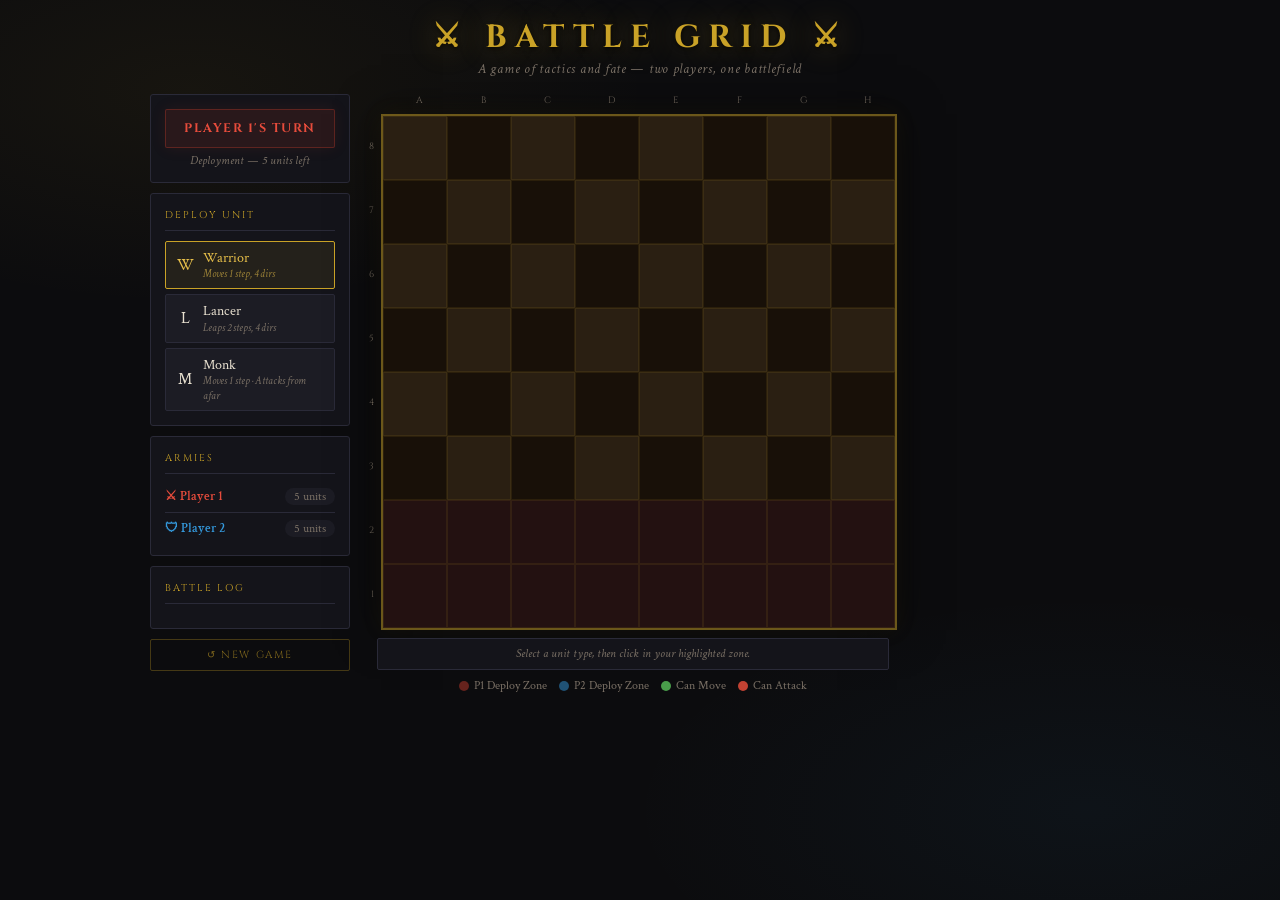
==== chess_improved.html @ 50b54b53 "begging in the attack phase" ====
<!DOCTYPE html>
<html lang="en">

<head>
  <meta charset="UTF-8">
  <meta name="viewport" content="width=device-width, initial-scale=1.0">
  <title>Battle Grid</title>
  <link
    href="https://fonts.googleapis.com/css2?family=Cinzel:wght@400;700;900&family=Crimson+Text:ital,wght@0,400;0,600;1,400&display=swap"
    rel="stylesheet">
  <style>
    :root {
      --bg: #0c0c0e;
      --surface: #14141a;
      --surface2: #1c1c24;
      --border: #2a2a38;
      --gold: #c9a227;
      --gold-light: #e8c04a;
      --p1: #c0392b;
      --p1-light: #e74c3c;
      --p2: #1a6fa0;
      --p2-light: #3498db;
      --text: #e8e0d0;
      --text-dim: #7a7065;
      --cell-light: #2a1f12;
      --cell-dark: #181008;
    }

    * {
      margin: 0;
      padding: 0;
      box-sizing: border-box;
    }

    body {
      background: var(--bg);
      color: var(--text);
      font-family: 'Crimson Text', serif;
      min-height: 100vh;
      display: flex;
      flex-direction: column;
      align-items: center;
      padding: 16px 20px 30px;
      background-image:
        radial-gradient(ellipse 60% 40% at 15% 10%, rgba(201, 162, 39, 0.06) 0%, transparent 60%),
        radial-gradient(ellipse 60% 40% at 85% 90%, rgba(52, 152, 219, 0.05) 0%, transparent 60%);
    }

    header {
      text-align: center;
      margin-bottom: 16px;
    }

    h1 {
      font-family: 'Cinzel', serif;
      font-size: 2rem;
      letter-spacing: 0.25em;
      color: var(--gold);
      text-shadow: 0 0 30px rgba(201, 162, 39, 0.4), 0 2px 4px rgba(0, 0, 0, 0.8);
      text-transform: uppercase;
    }

    .subtitle {
      color: var(--text-dim);
      font-style: italic;
      font-size: 0.9rem;
      letter-spacing: 0.05em;
    }

    /* ── Layout ── */
    .game-layout {
      display: flex;
      gap: 16px;
      align-items: flex-start;
      width: 100%;
      max-width: 980px;
    }

    .panel {
      background: var(--surface);
      border: 1px solid var(--border);
      border-radius: 3px;
      padding: 14px;
    }

    .panel-title {
      font-family: 'Cinzel', serif;
      font-size: 0.62rem;
      letter-spacing: 0.2em;
      text-transform: uppercase;
      color: var(--gold);
      border-bottom: 1px solid var(--border);
      padding-bottom: 8px;
      margin-bottom: 10px;
    }

    /* ── Sidebar ── */
    .sidebar {
      flex: 0 0 200px;
      display: flex;
      flex-direction: column;
      gap: 10px;
    }

    /* Turn panel */
    .turn-banner {
      text-align: center;
      padding: 10px 8px;
      border-radius: 2px;
      font-family: 'Cinzel', serif;
      font-size: 0.78rem;
      font-weight: 700;
      letter-spacing: 0.12em;
      text-transform: uppercase;
      transition: all 0.3s;
    }

    .turn-banner.p1 {
      background: rgba(192, 57, 43, 0.12);
      border: 1px solid rgba(192, 57, 43, 0.35);
      color: var(--p1-light);
      box-shadow: 0 0 15px rgba(192, 57, 43, 0.1);
    }

    .turn-banner.p2 {
      background: rgba(52, 152, 219, 0.12);
      border: 1px solid rgba(52, 152, 219, 0.35);
      color: var(--p2-light);
      box-shadow: 0 0 15px rgba(52, 152, 219, 0.1);
    }

    .turn-banner.over {
      background: rgba(201, 162, 39, 0.1);
      border: 1px solid rgba(201, 162, 39, 0.3);
      color: var(--gold-light);
    }

    .phase-info {
      font-size: 0.75rem;
      color: var(--text-dim);
      text-align: center;
      font-style: italic;
      margin-top: 5px;
    }

    /* Unit type buttons */
    .unit-type-btn {
      width: 100%;
      background: var(--surface2);
      border: 1px solid var(--border);
      color: var(--text);
      padding: 7px 10px;
      cursor: pointer;
      border-radius: 2px;
      font-family: 'Crimson Text', serif;
      font-size: 0.9rem;
      display: flex;
      align-items: center;
      gap: 9px;
      transition: border-color 0.15s, background 0.15s;
      margin-bottom: 5px;
    }

    .unit-type-btn:last-child {
      margin-bottom: 0;
    }

    .unit-type-btn:hover {
      border-color: rgba(201, 162, 39, 0.5);
    }

    .unit-type-btn.active {
      border-color: var(--gold);
      background: rgba(201, 162, 39, 0.09);
      color: var(--gold-light);
    }

    .unit-icon {
      font-size: 1rem;
      width: 18px;
      text-align: center;
      flex-shrink: 0;
    }

    .unit-btn-info {
      flex: 1;
      text-align: left;
    }

    .unit-btn-name {
      display: block;
      line-height: 1.2;
    }

    .unit-btn-desc {
      font-size: 0.7rem;
      color: var(--text-dim);
      font-style: italic;
      display: block;
    }

    .unit-type-btn.active .unit-btn-desc {
      color: rgba(232, 192, 74, 0.6);
    }

    /* Army stats */
    .army-row {
      display: flex;
      justify-content: space-between;
      align-items: center;
      font-size: 0.88rem;
      padding: 4px 0;
    }

    .army-row+.army-row {
      border-top: 1px solid var(--border);
      padding-top: 7px;
      margin-top: 3px;
    }

    .army-name {
      font-weight: 600;
      font-size: 0.82rem;
    }

    .army-name.p1 {
      color: var(--p1-light);
    }

    .army-name.p2 {
      color: var(--p2-light);
    }

    .army-units {
      background: var(--surface2);
      padding: 1px 9px;
      border-radius: 10px;
      font-size: 0.75rem;
      color: var(--text-dim);
    }

    /* Log */
    #log-wrap {
      max-height: 145px;
      overflow-y: auto;
      display: flex;
      flex-direction: column;
      gap: 3px;
      scrollbar-width: thin;
      scrollbar-color: var(--border) transparent;
    }

    .log-entry {
      font-size: 0.78rem;
      line-height: 1.45;
      padding: 2px 0;
      border-bottom: 1px solid rgba(255, 255, 255, 0.03);
      color: var(--text-dim);
    }

    .log-entry:first-child {
      color: var(--text);
    }

    #restart-btn {
      width: 100%;
      background: transparent;
      border: 1px solid rgba(201, 162, 39, 0.3);
      color: rgba(201, 162, 39, 0.6);
      padding: 8px;
      font-family: 'Cinzel', serif;
      font-size: 0.65rem;
      letter-spacing: 0.15em;
      cursor: pointer;
      border-radius: 2px;
      text-transform: uppercase;
      transition: all 0.15s;
    }

    #restart-btn:hover {
      border-color: var(--gold);
      color: var(--gold);
      background: rgba(201, 162, 39, 0.06);
    }

    /* ── Board ── */
    #board-wrap {
      flex: 0 0 auto;
      display: flex;
      flex-direction: column;
      align-items: center;
      gap: 8px;
    }

    .coord-row {
      display: flex;
      padding-left: 22px;
      font-family: 'Cinzel', serif;
      font-size: 0.58rem;
      color: var(--text-dim);
      letter-spacing: 0.05em;
    }

    .coord-row span {
      width: 64px;
      text-align: center;
    }

    .board-outer {
      display: flex;
      gap: 0;
    }

    .row-coords {
      display: flex;
      flex-direction: column;
      font-family: 'Cinzel', serif;
      font-size: 0.58rem;
      color: var(--text-dim);
      margin-right: 4px;
    }

    .row-coords span {
      height: 64px;
      display: flex;
      align-items: center;
      justify-content: flex-end;
      padding-right: 3px;
    }

    #board {
      display: grid;
      grid-template-columns: repeat(8, 64px);
      grid-template-rows: repeat(8, 64px);
      border: 2px solid rgba(201, 162, 39, 0.5);
      box-shadow: 0 0 40px rgba(0, 0, 0, 0.6), 0 0 20px rgba(201, 162, 39, 0.08);
    }

    .cell {
      width: 64px;
      height: 64px;
      border: 1px solid rgba(201, 162, 39, 0.1);
      display: flex;
      flex-wrap: wrap;
      align-items: center;
      justify-content: center;
      cursor: pointer;
      position: relative;
      gap: 2px;
      padding: 3px;
      transition: filter 0.1s;
    }

    .cell.light {
      background: var(--cell-light);
    }

    .cell.dark {
      background: var(--cell-dark);
    }

    .cell.zone-p1 {
      background: rgba(192, 57, 43, 0.13) !important;
    }

    .cell.zone-p2 {
      background: rgba(52, 152, 219, 0.13) !important;
    }

    .cell.sel-cell {
      background: rgba(255, 200, 0, 0.22) !important;
      box-shadow: inset 0 0 14px rgba(255, 200, 0, 0.2);
    }

    .cell.can-move {
      background: rgba(80, 200, 100, 0.2) !important;
      box-shadow: inset 0 0 10px rgba(80, 200, 100, 0.15);
    }

    .cell.can-attack {
      background: rgba(220, 50, 50, 0.25) !important;
      box-shadow: inset 0 0 12px rgba(220, 50, 50, 0.2);
    }

    .cell.can-ranged {
      background: rgba(180, 80, 220, 0.28) !important;
      box-shadow: inset 0 0 14px rgba(180, 80, 220, 0.25);
    }

    .cell:hover {
      filter: brightness(1.25);
    }

    /* Corner dots for valid moves */
    .cell.can-move::before,
    .cell.can-attack::before {
      content: '';
      position: absolute;
      inset: 0;
      pointer-events: none;
    }

    .cell.can-move::after {
      content: '';
      position: absolute;
      width: 10px;
      height: 10px;
      border-radius: 50%;
      background: rgba(100, 220, 100, 0.7);
      box-shadow: 0 0 6px rgba(100, 220, 100, 0.5);
      pointer-events: none;
    }

    .cell.can-attack::after {
      content: '';
      position: absolute;
      width: 10px;
      height: 10px;
      border-radius: 50%;
      background: rgba(240, 80, 60, 0.8);
      box-shadow: 0 0 8px rgba(240, 80, 60, 0.5);
      pointer-events: none;
    }

    .cell.can-ranged::after {
      content: '';
      position: absolute;
      width: 10px;
      height: 10px;
      border-radius: 50%;
      background: rgba(180, 80, 220, 0.9);
      box-shadow: 0 0 10px rgba(180, 80, 220, 0.6);
      pointer-events: none;
    }

    /* Unit tokens */
    .unit-token {
      width: 22px;
      height: 22px;
      border-radius: 50%;
      display: flex;
      align-items: center;
      justify-content: center;
      font-size: 10px;
      font-weight: 700;
      font-family: 'Cinzel', serif;
      border: 1.5px solid;
      cursor: pointer;
      transition: transform 0.12s, box-shadow 0.12s;
      flex-shrink: 0;
      position: relative;
      z-index: 2;
      user-select: none;
    }

    .unit-token:hover {
      transform: scale(1.18);
      z-index: 10;
    }

    .unit-token.p1 {
      background: rgba(192, 57, 43, 0.85);
      border-color: #e74c3c;
      color: #fff;
      box-shadow: 0 0 7px rgba(192, 57, 43, 0.5);
    }

    .unit-token.p2 {
      background: rgba(26, 111, 160, 0.85);
      border-color: #3498db;
      color: #fff;
      box-shadow: 0 0 7px rgba(52, 152, 219, 0.45);
    }

    .unit-token.selected-unit {
      box-shadow: 0 0 0 2px var(--gold), 0 0 12px rgba(255, 200, 0, 0.5);
    }

    /* ── Hint bar ── */
    #hint-bar {
      width: 100%;
      max-width: 512px;
      text-align: center;
      font-size: 0.78rem;
      color: var(--text-dim);
      font-style: italic;
      padding: 6px 10px;
      background: var(--surface);
      border: 1px solid var(--border);
      border-radius: 2px;
      min-height: 32px;
    }

    /* ── Dice Overlay ── */
    #dice-overlay {
      display: none;
      position: fixed;
      inset: 0;
      background: rgba(5, 5, 8, 0.92);
      backdrop-filter: blur(4px);
      z-index: 200;
      align-items: center;
      justify-content: center;
      flex-direction: column;
      gap: 18px;
    }

    #dice-overlay.show {
      display: flex;
    }

    .dice-title {
      font-family: 'Cinzel', serif;
      font-size: 1.1rem;
      letter-spacing: 0.25em;
      color: var(--gold);
      text-shadow: 0 0 20px rgba(201, 162, 39, 0.5);
    }

    .dice-combatants {
      font-size: 0.85rem;
      color: var(--text-dim);
      text-align: center;
      font-style: italic;
    }

    .dice-arena {
      display: flex;
      align-items: center;
      gap: 30px;
    }

    .dice-side {
      text-align: center;
    }

    .dice-player-label {
      font-family: 'Cinzel', serif;
      font-size: 0.65rem;
      letter-spacing: 0.15em;
      color: var(--text-dim);
      text-transform: uppercase;
      margin-bottom: 8px;
    }

    .dice-face {
      width: 86px;
      height: 86px;
      border-radius: 14px;
      display: flex;
      align-items: center;
      justify-content: center;
      font-family: 'Cinzel', serif;
      font-size: 2.8rem;
      font-weight: 900;
      background: var(--surface2);
      box-shadow: inset 0 2px 8px rgba(0, 0, 0, 0.5), 0 4px 15px rgba(0, 0, 0, 0.4);
    }

    .dice-face.p1 {
      border: 2px solid var(--p1-light);
      color: var(--p1-light);
    }

    .dice-face.p2 {
      border: 2px solid var(--p2-light);
      color: var(--p2-light);
    }

    @keyframes rollIn {
      0% {
        transform: rotate(-30deg) scale(0.4);
        opacity: 0;
      }

      65% {
        transform: rotate(8deg) scale(1.08);
        opacity: 1;
      }

      100% {
        transform: rotate(0deg) scale(1);
      }
    }

    .dice-face.rolling {
      animation: rollIn 0.55s cubic-bezier(.17, .67, .35, 1.2) forwards;
    }

    .dice-vs {
      font-family: 'Cinzel', serif;
      font-size: 1.4rem;
      font-weight: 900;
      color: rgba(201, 162, 39, 0.4);
    }

    .dice-verdict {
      font-family: 'Cinzel', serif;
      font-size: 1rem;
      letter-spacing: 0.05em;
      text-align: center;
      min-height: 2.2em;
    }

    #dice-continue {
      background: var(--gold);
      color: #0c0c0e;
      border: none;
      padding: 10px 36px;
      font-family: 'Cinzel', serif;
      font-size: 0.78rem;
      letter-spacing: 0.18em;
      text-transform: uppercase;
      cursor: pointer;
      border-radius: 2px;
      font-weight: 700;
      transition: background 0.15s;
    }

    #dice-continue:hover {
      background: var(--gold-light);
    }

    #dice-continue:disabled {
      opacity: 0.4;
      cursor: not-allowed;
    }

    /* Legend */
    .legend {
      display: flex;
      gap: 12px;
      flex-wrap: wrap;
      justify-content: center;
    }

    .legend-item {
      display: flex;
      align-items: center;
      gap: 5px;
      font-size: 0.72rem;
      color: var(--text-dim);
    }

    .legend-dot {
      width: 10px;
      height: 10px;
      border-radius: 50%;
    }

    .legend-dot.move {
      background: rgba(100, 220, 100, 0.7);
    }

    .legend-dot.attack {
      background: rgba(240, 80, 60, 0.8);
    }

    .legend-dot.zone1 {
      background: rgba(192, 57, 43, 0.5);
    }

    .legend-dot.zone2 {
      background: rgba(52, 152, 219, 0.5);
    }
  </style>
</head>

<body>

  <header>
    <h1>⚔ Battle Grid ⚔</h1>
    <p class="subtitle">A game of tactics and fate — two players, one battlefield</p>
  </header>

  <div class="game-layout">

    <!-- ── Left Sidebar ── -->
    <div class="sidebar">

      <div class="panel">
        <div id="turn-banner" class="turn-banner p1">Player 1's Turn</div>
        <div id="phase-info" class="phase-info">Deployment Phase</div>
      </div>

      <div class="panel" id="deploy-panel">
        <div class="panel-title">Deploy Unit</div>
        <button class="unit-type-btn active" data-type="warrior">
          <span class="unit-icon">W</span>
          <span class="unit-btn-info">
            <span class="unit-btn-name">Warrior</span>
            <span class="unit-btn-desc">Moves 1 step, 4 dirs</span>
          </span>
        </button>
        <button class="unit-type-btn" data-type="lancer">
          <span class="unit-icon">L</span>
          <span class="unit-btn-info">
            <span class="unit-btn-name">Lancer</span>
            <span class="unit-btn-desc">Leaps 2 steps, 4 dirs</span>
          </span>
        </button>
        <button class="unit-type-btn" data-type="monk">
          <span class="unit-icon">M</span>
          <span class="unit-btn-info">
            <span class="unit-btn-name">Monk</span>
            <span class="unit-btn-desc">Moves 1 step · Attacks from afar</span>
          </span>
        </button>
      </div>

      <div class="panel">
        <div class="panel-title">Armies</div>
        <div class="army-row">
          <span class="army-name p1">⚔ Player 1</span>
          <span class="army-units" id="p1-count">5 units</span>
        </div>
        <div class="army-row">
          <span class="army-name p2">🛡 Player 2</span>
          <span class="army-units" id="p2-count">5 units</span>
        </div>
      </div>

      <div class="panel" style="flex:1;">
        <div class="panel-title">Battle Log</div>
        <div id="log-wrap"></div>
      </div>

      <button id="restart-btn">↺ New Game</button>

    </div>

    <!-- ── Board ── -->
    <div id="board-wrap">
      <div class="coord-row">
        <span>A</span><span>B</span><span>C</span><span>D</span>
        <span>E</span><span>F</span><span>G</span><span>H</span>
      </div>
      <div class="board-outer">
        <div class="row-coords">
          <span>8</span><span>7</span><span>6</span><span>5</span>
          <span>4</span><span>3</span><span>2</span><span>1</span>
        </div>
        <div id="board"></div>
      </div>
      <div id="hint-bar">Select a unit type, then click a highlighted cell to deploy.</div>
      <div class="legend">
        <div class="legend-item">
          <div class="legend-dot zone1"></div> P1 Deploy Zone
        </div>
        <div class="legend-item">
          <div class="legend-dot zone2"></div> P2 Deploy Zone
        </div>
        <div class="legend-item">
          <div class="legend-dot move"></div> Can Move
        </div>
        <div class="legend-item">
          <div class="legend-dot attack"></div> Can Attack
        </div>
      </div>
    </div>

  </div>

  <!-- ── Dice Overlay ── -->
  <div id="dice-overlay">
    <div class="dice-title">⚔ COMBAT ⚔</div>
    <div class="dice-combatants" id="dice-info"></div>
    <div class="dice-arena">
      <div class="dice-side">
        <div class="dice-player-label" id="dice-p1-label">Attacker</div>
        <div class="dice-face p1" id="dice-face-1">?</div>
      </div>
      <div class="dice-vs">VS</div>
      <div class="dice-side">
        <div class="dice-player-label" id="dice-p2-label">Defender</div>
        <div class="dice-face p2" id="dice-face-2">?</div>
      </div>
    </div>
    <div class="dice-verdict" id="dice-verdict"></div>
    <button id="dice-continue" onclick="advanceCombat()" disabled>Continue</button>
  </div>

  <script>
    /* ============================================================
       OOP Classes
       ============================================================ */

    class Unit {
      constructor(type, player, id) {
        this.type = type;
        this.player = player;
        this.id = id;
        this.row = null;
        this.col = null;
      }
      getValidMoves() { return []; }
      getName() { return 'Unit'; }
      getLabel() { return '?'; }
    }

    class Warrior extends Unit {
      constructor(player, id) { super('warrior', player, id); }
      getValidMoves() {
        const moves = [];
        for (const [dr, dc] of [[-1, 0], [1, 0], [0, -1], [0, 1]]) {
          const nr = this.row + dr, nc = this.col + dc;
          if (nr >= 0 && nr < 8 && nc >= 0 && nc < 8) moves.push([nr, nc]);
        }
        return moves;
      }
      getName() { return 'Warrior'; }
      getLabel() { return 'W'; }
    }

    class Lancer extends Unit {
      constructor(player, id) { super('lancer', player, id); }
      getValidMoves() {
        const moves = [];
        for (const [dr, dc] of [[-1, 0], [1, 0], [0, -1], [0, 1]]) {
          for (let step = 1; step <= 2; step++) {
            const nr = this.row + dr * step;
            const nc = this.col + dc * step;
            if (nr < 0 || nr >= 8 || nc < 0 || nc >= 8) break;
            moves.push([nr, nc]);
          }
        }
        return moves;
      }
      getName() { return 'Lancer'; }
      getLabel() { return 'L'; }
    }

    class Monk extends Unit {
      constructor(player, id) { super('monk', player, id); }
      // Move like warrior: 1 step in 4 cardinal directions
      getValidMoves() {
        const moves = [];
        for (const [dr, dc] of [[-1, 0], [1, 0], [0, -1], [0, 1]]) {
          const nr = this.row + dr, nc = this.col + dc;
          if (nr >= 0 && nr < 8 && nc >= 0 && nc < 8) moves.push([nr, nc]);
        }
        return moves;
      }
      // Ranged attack: target any enemy cell beyond adjacent squares
      getRangedAttacks(board) {
        const adjSet = new Set(this.getValidMoves().map(([r, c]) => `${r},${c}`));
        const attacks = [];
        for (let r = 0; r < 8; r++) {
          for (let c = 0; c < 8; c++) {
            const key = `${r},${c}`;
            if (key === `${this.row},${this.col}`) continue;
            if (adjSet.has(key)) continue; // adjacent handled by normal moves
            if (board.sq(r, c).hasEnemy(this.player)) attacks.push([r, c]);
          }
        }
        return attacks;
      }
      getName() { return 'Monk'; }
      getLabel() { return 'M'; }
    }

    class GridSquare {
      constructor(row, col) {
        this.row = row;
        this.col = col;
        this.units = [];
      }
      addUnit(unit) {
        this.units.push(unit);
        unit.row = this.row;
        unit.col = this.col;
      }
      removeUnit(id) {
        this.units = this.units.filter(u => u.id !== id);
      }
      unitsOf(player) { return this.units.filter(u => u.player === player); }
      enemiesOf(player) { return this.units.filter(u => u.player !== player); }
      hasEnemy(player) { return this.units.some(u => u.player !== player); }
    }

    class Board {
      constructor() {
        this.grid = Array.from({ length: 8 }, (_, r) =>
          Array.from({ length: 8 }, (_, c) => new GridSquare(r, c)));
      }
      sq(r, c) { return this.grid[r][c]; }
      place(unit, r, c) { this.grid[r][c].addUnit(unit); }
      move(unit, toR, toC) {
        this.grid[unit.row][unit.col].removeUnit(unit.id);
        this.grid[toR][toC].addUnit(unit);
      }
    }

    class Player {
      constructor(id) {
        this.id = id;
        this.name = `Player ${id}`;
        this.units = [];
        this.unitsPlaced = 0;
      }
      deployRows() { return this.id === 1 ? [6, 7] : [0, 1]; }
      addUnit(unit) { this.units.push(unit); }
      killUnit(id) { this.units = this.units.filter(u => u.id !== id); }
      get unitCount() { return this.units.length; }
      get canStillPlace() { return this.unitsPlaced < 5; }
    }

    class Game {
      constructor() { this._init(); }

      _init() {
        this.board = new Board();
        this.p = [new Player(1), new Player(2)];
        this.state = 'PLACE_1';   // PLACE_1 | PLACE_2 | BATTLE_1 | BATTLE_2 | OVER
        this.selectedUnit = null;
        this.validMoves = [];
        this.uidSeq = 0;
        this.chosenType = 'warrior';
        this.log = [];
        this.validRangedAttacks = [];
      }

      reset() { this._init(); }

      player(id) { return this.p[id - 1]; }

      currentPlayerId() {
        if (this.state === 'PLACE_1' || this.state === 'BATTLE_1') return 1;
        if (this.state === 'PLACE_2' || this.state === 'BATTLE_2') return 2;
        return null;
      }

      isPlacing() { return this.state.startsWith('PLACE'); }
      isBattling() { return this.state.startsWith('BATTLE'); }

      _mkUnit(type, pid) {
        this.uidSeq++;
        switch (type) {
          case 'warrior': return new Warrior(pid, this.uidSeq);
          case 'lancer': return new Lancer(pid, this.uidSeq);
          case 'monk': return new Monk(pid, this.uidSeq);
        }
      }

      /* ── Placement ── */
      tryPlace(r, c) {
        const pid = this.currentPlayerId();
        const pl = this.player(pid);
        if (!pl.deployRows().includes(r) || !pl.canStillPlace) return false;

        const unit = this._mkUnit(this.chosenType, pid);
        this.board.place(unit, r, c);
        pl.addUnit(unit);
        pl.unitsPlaced++;

        this.addLog(`${pl.name} deploys ${unit.getName()} → ${coord(r, c)}`);

        if (pl.unitsPlaced === 5) {
          if (pid === 1) {
            this.state = 'PLACE_2';
            this.addLog("Player 2: deploy your units in the blue zone.");
          } else {
            //lina nzid de w nbadel state
            this.state = 'BATTLE_1';
            this.addLog(`⚔ Battle begins! Player ${pid} moves first.`);
          }
        }
        return true;//3lch return true
      }

      /* ── Selection ── */
      selectUnit(unit) {
        if (unit.player !== this.currentPlayerId()) return false;
        this.selectedUnit = unit;
        this.validMoves = unit.getValidMoves();
        this.validRangedAttacks = unit.getRangedAttacks ? unit.getRangedAttacks(this.board) : [];
        return true;
      }

      clearSel() { this.selectedUnit = null; this.validMoves = []; this.validRangedAttacks = []; }

      /* ── Move / Attack ── */
      tryMove(r, c) {
        if (!this.selectedUnit) return null;
        const ok = this.validMoves.some(([mr, mc]) => mr === r && mc === c);
        const rangedOk = this.validRangedAttacks.some(([mr, mc]) => mr === r && mc === c);
        if (!ok && !rangedOk) return null;

        const attacker = this.selectedUnit;
        const sq = this.board.sq(r, c);
        const isRanged = rangedOk && !ok;
        this.clearSel();

        if (sq.hasEnemy(attacker.player)) {
          return { kind: 'combat', attacker, sq, toR: r, toC: c, ranged: isRanged };
        }
        this.board.move(attacker, r, c);
        this.addLog(`${this.player(attacker.player).name}'s ${attacker.getName()} → ${coord(r, c)}`);
        this._nextTurn();
        return { kind: 'move' };
      }

      /* ── Combat resolution (called after dice UI) ── */
      applyResults(attacker, sq, toR, toC, results, ranged = false) {
        let allDead = true;
        for (const res of results) {
          if (res.atkWins) {
            sq.removeUnit(res.defender.id);
            this.player(res.defender.player).killUnit(res.defender.id);
          } else {
            allDead = false;
          }
        }
        if (allDead && !ranged) {
          this.board.move(attacker, toR, toC);
          this.addLog(`${this.player(attacker.player).name}'s ${attacker.getName()} captured ${coord(toR, toC)}!`);
        } else if (allDead && ranged) {
          this.board.move(attacker, toR, toC);
          this.addLog(`${this.player(attacker.player).name}'s ${attacker.getName()} strikes from afar and takes ${coord(toR, toC)}!`);
        } else {
          this.addLog(`Some defenders held. ${attacker.getName()} is repelled.`);
        }
        if (!this._checkWin()) this._nextTurn();
      }

      _checkWin() {
        for (const pl of this.p) {
          if (pl.unitCount === 0) {
            const winner = this.p.find(p => p.id !== pl.id);
            this.state = 'OVER';
            this.addLog(`🏆 ${winner.name} is victorious!`);
            return true;
          }
        }
        return false;
      }

      _nextTurn() {
        if (this.state === 'BATTLE_1') this.state = 'BATTLE_2';
        else if (this.state === 'BATTLE_2') this.state = 'BATTLE_1';
      }

      addLog(msg) {
        this.log.unshift(msg);
        if (this.log.length > 40) this.log.pop();
      }
    }

    /* ============================================================
       Utility
       ============================================================ */
    function coord(r, c) { return String.fromCharCode(65 + c) + (8 - r); }
    function d6() { return Math.floor(Math.random() * 6) + 1; }

    /* ============================================================
       Game instance & combat queue
       ============================================================ */
    const game = new Game();

    let combatQueue = [];   // Array of { attacker, defender, sq, toR, toC, aRoll, dRoll, atkWins }
    let combatIdx = 0;

    /* ============================================================
       Render
       ============================================================ */
    function renderBoard() {
      const boardEl = document.getElementById('board');
      boardEl.innerHTML = '';

      const pid = game.currentPlayerId();
      const selUnit = game.selectedUnit;
      const moveSet = new Set(game.validMoves.map(([r, c]) => `${r},${c}`));
      const rangedSet = new Set(game.validRangedAttacks.map(([r, c]) => `${r},${c}`));

      for (let r = 0; r < 8; r++) {
        for (let c = 0; c < 8; c++) {
          const cell = document.createElement('div');
          cell.className = `cell ${(r + c) % 2 === 0 ? 'light' : 'dark'}`;

          // Deployment zones
          if (game.isPlacing()) {
            const rows = game.player(pid).deployRows();
            if (rows.includes(r)) cell.classList.add(pid === 1 ? 'zone-p1' : 'zone-p2');
          }

          // Selected cell
          if (selUnit && selUnit.row === r && selUnit.col === c)
            cell.classList.add('sel-cell');

          // Valid moves / attacks
          if (moveSet.has(`${r},${c}`)) {
            const sq = game.board.sq(r, c);
            cell.classList.add(sq.hasEnemy(pid) ? 'can-attack' : 'can-move');
          }
          // Ranged attacks (monk): highlight enemy squares at distance
          if (rangedSet.has(`${r},${c}`)) {
            cell.classList.add('can-ranged');
          }

          cell.addEventListener('click', () => onCellClick(r, c));

          // Units
          const sq = game.board.sq(r, c);
          for (const unit of sq.units) {
            const tok = document.createElement('div');
            tok.className = `unit-token p${unit.player}`;
            if (selUnit && selUnit.id === unit.id) tok.classList.add('selected-unit');
            tok.textContent = unit.getLabel();
            tok.addEventListener('click', e => { e.stopPropagation(); onUnitClick(unit); });
            cell.appendChild(tok);
          }

          boardEl.appendChild(cell);
        }
      }
    }

    function renderUI() {
      const pid = game.currentPlayerId();
      const banner = document.getElementById('turn-banner');
      const phInfo = document.getElementById('phase-info');
      const hint = document.getElementById('hint-bar');
      const deploy = document.getElementById('deploy-panel');

      // Banner
      if (game.state === 'OVER') {
        banner.textContent = '🏆 Game Over';
        banner.className = 'turn-banner over';
        phInfo.textContent = '';
        hint.textContent = 'Start a new game below.';
      } else {
        banner.textContent = `${game.player(pid).name}'s Turn`;
        banner.className = `turn-banner p${pid}`;
        console.log(game.board.grid);

        if (game.isPlacing()) {
          const left = 5 - game.player(pid).unitsPlaced;
          phInfo.textContent = `Deployment — ${left} unit${left !== 1 ? 's' : ''} left`;
          hint.textContent = `Select a unit type, then click in your highlighted zone.`;
        } else {
          phInfo.textContent = 'Battle Phase';
          if (game.selectedUnit) {
            hint.textContent = `${game.selectedUnit.getName()} selected — green to move, red to attack.`;
          } else {
            hint.textContent = `Click one of your units to select it.`;
          }
        }
      }


      logEl.innerHTML = game.log.map(m => `<div class="log-entry">${m}</div>`).join('');
    }

    function renderAll() { renderBoard(); renderUI(); }

    /* ============================================================
       Input handlers
       ============================================================ */
    function onCellClick(r, c) {
      if (game.state === 'OVER' || combatQueue.length) return;

      if (game.isPlacing()) {
        if (game.tryPlace(r, c)) renderAll();
        return;
      }

      if (game.isBattling() && game.selectedUnit) {
        const result = game.tryMove(r, c);
        if (!result) return;
        if (result.kind === 'combat') {
          launchCombat(result.attacker, result.sq, result.toR, result.toC, result.ranged || false);
        } else {
          renderAll();
        }
      }
    }

    function onUnitClick(unit) {
      if (game.state === 'OVER' || combatQueue.length || !game.isBattling()) return;

      if (unit.player === game.currentPlayerId()) {
        if (game.selectedUnit && game.selectedUnit.id === unit.id) {
          game.clearSel();
        } else {
          game.selectUnit(unit);
        }
        renderAll();
      }
    }

    // Unit-type buttons
    document.querySelectorAll('.unit-type-btn').forEach(btn => {
      btn.addEventListener('click', () => {
        document.querySelectorAll('.unit-type-btn').forEach(b => b.classList.remove('active'));
        btn.classList.add('active');
        game.chosenType = btn.dataset.type;
      });
    });

    // Restart
    document.getElementById('restart-btn').addEventListener('click', () => {
      game.reset();
      combatQueue = []; combatIdx = 0;
      closeDiceOverlay();
      document.querySelectorAll('.unit-type-btn').forEach(b => b.classList.remove('active'));
      document.querySelector('[data-type="warrior"]').classList.add('active');
      game.addLog("Welcome! Player 1 — deploy your units in the red zone.");
      renderAll();
    });

    /* ============================================================
       Combat dice flow
       ============================================================ */
    function launchCombat(attacker, sq, toR, toC, ranged = false) {
      const enemies = sq.enemiesOf(attacker.player);
      combatQueue = enemies.map(defender => {
        const aRoll = d6();
        const dRoll = d6();
        return { attacker, defender, sq, toR, toC, aRoll, dRoll, atkWins: aRoll > dRoll, ranged };
      });
      combatIdx = 0;
      showCombat();
    }

    function showCombat() {
      const res = combatQueue[combatIdx];
      const face1 = document.getElementById('dice-face-1');
      const face2 = document.getElementById('dice-face-2');
      const info = document.getElementById('dice-info');
      const verd = document.getElementById('dice-verdict');
      const btn = document.getElementById('dice-continue');

      // Player-color classes
      face1.className = `dice-face p${res.attacker.player}`;
      face2.className = `dice-face p${res.defender.player}`;

      document.getElementById('dice-p1-label').textContent = `${res.attacker.player === 1 ? 'Player 1' : 'Player 2'} – ${res.attacker.getName()}`;
      document.getElementById('dice-p2-label').textContent = `${res.defender.player === 1 ? 'Player 1' : 'Player 2'} – ${res.defender.getName()}`;

      info.textContent = `${game.player(res.attacker.player).name}'s ${res.attacker.getName()} attacks ${game.player(res.defender.player).name}'s ${res.defender.getName()}`;
      face1.textContent = '?';
      face2.textContent = '?';
      verd.textContent = '';
      btn.disabled = true;

      document.getElementById('dice-overlay').classList.add('show');

      // Animate
      setTimeout(() => {
        face1.textContent = res.aRoll;
        face1.classList.remove('rolling');
        void face1.offsetWidth;
        face1.classList.add('rolling');
      }, 150);

      setTimeout(() => {
        face2.textContent = res.dRoll;
        face2.classList.remove('rolling');
        void face2.offsetWidth;
        face2.classList.add('rolling');
      }, 400);

      setTimeout(() => {
        if (res.atkWins) {
          const c = res.attacker.player === 1 ? '#e74c3c' : '#3498db';
          verd.innerHTML = `<span style="color:${c}">⚔ Attacker wins! (${res.aRoll} vs ${res.dRoll})</span>`;
        } else {
          const c = res.defender.player === 1 ? '#e74c3c' : '#3498db';
          verd.innerHTML = `<span style="color:${c}">🛡 Defender holds! (${res.dRoll} vs ${res.aRoll})</span>`;
        }
        btn.disabled = false;
        const label = (combatIdx + 1 < combatQueue.length) ? 'Next Combat' : 'Finish';
        btn.textContent = label;
      }, 800);
    }

    function advanceCombat() {
      combatIdx++;
      if (combatIdx < combatQueue.length) {
        showCombat();
      } else {
        closeDiceOverlay();
        const { attacker, sq, toR, toC, ranged } = combatQueue[0];
        game.applyResults(attacker, sq, toR, toC, combatQueue, ranged || false);
        combatQueue = []; combatIdx = 0;
        renderAll();
      }
    }

    function closeDiceOverlay() {
      document.getElementById('dice-overlay').classList.remove('show');
    }

    /* ============================================================
       Boot
       ============================================================ */
    renderAll();
  </script>
</body>

</html>
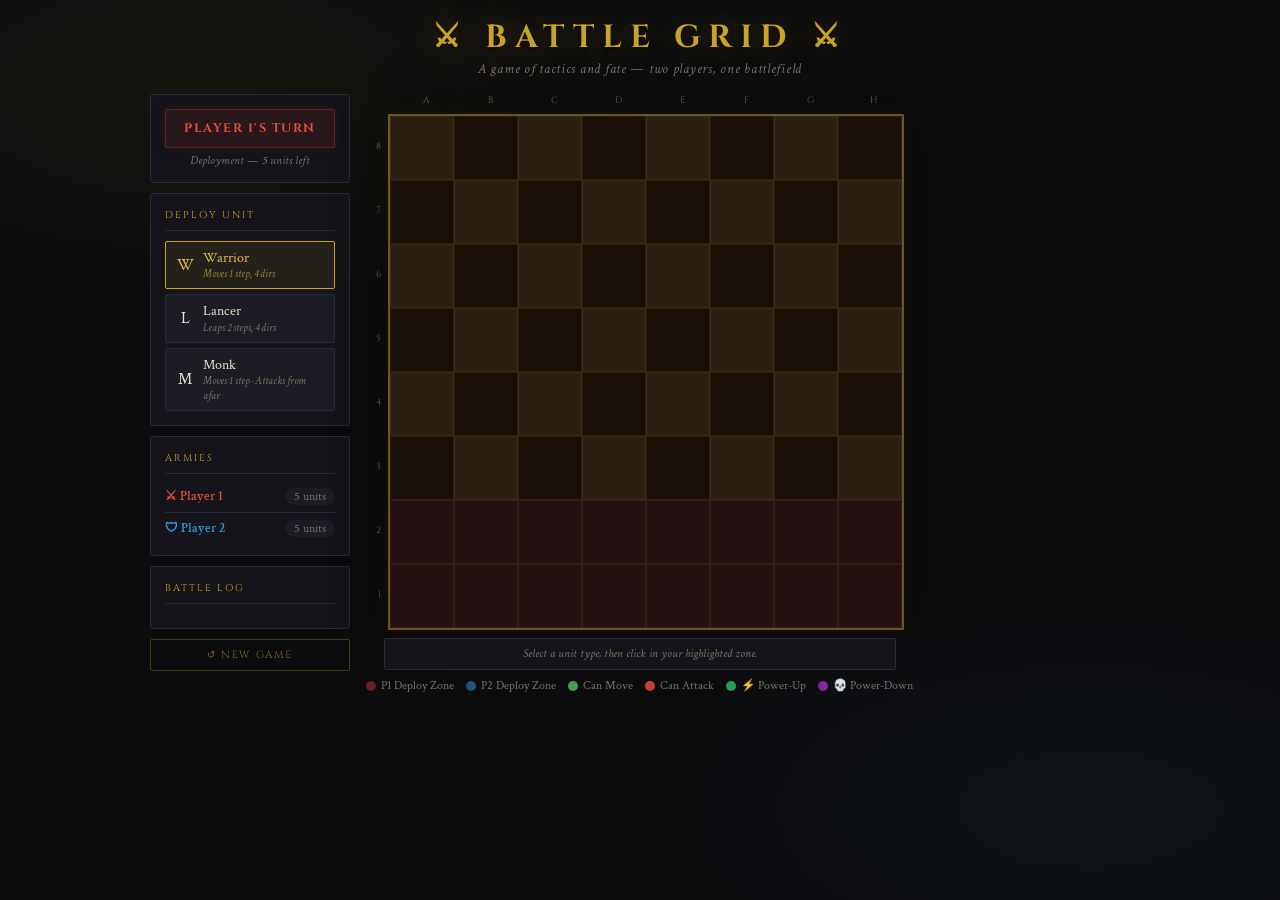
==== commit dd15185e: "Update chess_improved.html" ====
--- a/chess_improved.html
+++ b/chess_improved.html
@@ -663,6 +663,80 @@
     .legend-dot.zone2 {
       background: rgba(52, 152, 219, 0.5);
     }
+
+    /* ── Power-ups / Power-downs ── */
+    .powerup-token {
+      position: absolute;
+      bottom: 3px;
+      right: 3px;
+      width: 18px;
+      height: 18px;
+      border-radius: 4px;
+      font-size: 11px;
+      display: flex;
+      align-items: center;
+      justify-content: center;
+      z-index: 1;
+      pointer-events: none;
+      animation: pulse-power 2s ease-in-out infinite;
+    }
+    .powerup-token.boost {
+      background: rgba(50, 220, 120, 0.25);
+      border: 1px solid rgba(50, 220, 120, 0.6);
+      box-shadow: 0 0 6px rgba(50, 220, 120, 0.4);
+    }
+    .powerup-token.curse {
+      background: rgba(180, 50, 220, 0.25);
+      border: 1px solid rgba(180, 50, 220, 0.6);
+      box-shadow: 0 0 6px rgba(180, 50, 220, 0.4);
+    }
+    @keyframes pulse-power {
+      0%, 100% { opacity: 0.7; transform: scale(1); }
+      50% { opacity: 1; transform: scale(1.15); }
+    }
+
+    /* Active buff/debuff indicator on unit token */
+    .unit-token[data-buff]::after {
+      content: attr(data-buff);
+      position: absolute;
+      top: -8px;
+      right: -8px;
+      font-size: 8px;
+      background: rgba(50,220,120,0.9);
+      border-radius: 3px;
+      padding: 0 2px;
+      color: #000;
+      font-weight: 900;
+      pointer-events: none;
+    }
+    .unit-token[data-debuff]::after {
+      content: attr(data-debuff);
+      position: absolute;
+      top: -8px;
+      right: -8px;
+      font-size: 8px;
+      background: rgba(180,50,220,0.9);
+      border-radius: 3px;
+      padding: 0 2px;
+      color: #fff;
+      font-weight: 900;
+      pointer-events: none;
+    }
+
+    /* Legend additions */
+    .legend-dot.powerup { background: rgba(50, 220, 120, 0.7); }
+    .legend-dot.powerdown { background: rgba(180, 50, 220, 0.7); }
+
+    /* Dice modifier display in overlay */
+    .dice-modifier {
+      font-size: 0.72rem;
+      letter-spacing: 0.08em;
+      margin-top: 4px;
+      min-height: 1.2em;
+      font-style: italic;
+    }
+    .dice-modifier.buff { color: #32dc78; }
+    .dice-modifier.debuff { color: #c850e0; }
   </style>
 </head>
 
@@ -756,6 +830,12 @@
         <div class="legend-item">
           <div class="legend-dot attack"></div> Can Attack
         </div>
+        <div class="legend-item">
+          <div class="legend-dot powerup"></div> ⚡ Power-Up
+        </div>
+        <div class="legend-item">
+          <div class="legend-dot powerdown"></div> 💀 Power-Down
+        </div>
       </div>
     </div>
 
@@ -769,11 +849,13 @@
       <div class="dice-side">
         <div class="dice-player-label" id="dice-p1-label">Attacker</div>
         <div class="dice-face p1" id="dice-face-1">?</div>
+        <div class="dice-modifier" id="dice-mod-1"></div>
       </div>
       <div class="dice-vs">VS</div>
       <div class="dice-side">
         <div class="dice-player-label" id="dice-p2-label">Defender</div>
         <div class="dice-face p2" id="dice-face-2">?</div>
+        <div class="dice-modifier" id="dice-mod-2"></div>
       </div>
     </div>
     <div class="dice-verdict" id="dice-verdict"></div>
@@ -918,11 +1000,74 @@
         this.chosenType = 'warrior';
         this.log = [];
         this.validRangedAttacks = [];
+        // Power-up/down map: key = "r,c", value = { type, label, emoji, rollMod }
+        this.powerups = new Map();
+        // Unit dice modifiers: key = unit.id, value = { mod, label, emoji, turns }
+        this.unitMods = new Map();
       }
 
       reset() { this._init(); }
 
       player(id) { return this.p[id - 1]; }
+
+      /* ── Power-up definitions ── */
+      static POWERUP_DEFS = [
+        { type: 'boost', label: '+2',  emoji: '⚡', rollMod: +2, turns: 2, desc: 'Dice +2 for 2 turns' },
+        { type: 'boost', label: '+1',  emoji: '🔥', rollMod: +1, turns: 3, desc: 'Dice +1 for 3 turns' },
+        { type: 'curse', label: '-1',  emoji: '💀', rollMod: -1, turns: 2, desc: 'Dice -1 for 2 turns' },
+        { type: 'curse', label: '-2',  emoji: '🌑', rollMod: -2, turns: 2, desc: 'Dice -2 for 2 turns' },
+        { type: 'boost', label: '+1',  emoji: '✨', rollMod: +1, turns: 2, desc: 'Dice +1 for 2 turns' },
+        { type: 'curse', label: '-1',  emoji: '🕸', rollMod: -1, turns: 3, desc: 'Dice -1 for 3 turns' },
+      ];
+
+      /* Spawn up to `count` random power-ups on empty, unoccupied cells */
+      spawnPowerups(count = 4) {
+        const empty = [];
+        for (let r = 0; r < 8; r++) {
+          for (let c = 0; c < 8; c++) {
+            const key = `${r},${c}`;
+            if (this.board.sq(r, c).units.length === 0 && !this.powerups.has(key)) {
+              empty.push(key);
+            }
+          }
+        }
+        // Shuffle and pick
+        for (let i = empty.length - 1; i > 0; i--) {
+          const j = Math.floor(Math.random() * (i + 1));
+          [empty[i], empty[j]] = [empty[j], empty[i]];
+        }
+        const defs = Game.POWERUP_DEFS;
+        for (let i = 0; i < Math.min(count, empty.length); i++) {
+          const def = defs[Math.floor(Math.random() * defs.length)];
+          this.powerups.set(empty[i], { ...def });
+        }
+      }
+
+      /* Check and consume any power-up on a cell a unit lands on */
+      checkPowerup(unit, r, c) {
+        const key = `${r},${c}`;
+        if (!this.powerups.has(key)) return;
+        const pu = this.powerups.get(key);
+        this.powerups.delete(key);
+        this.unitMods.set(unit.id, { mod: pu.rollMod, label: pu.label, emoji: pu.emoji, turns: pu.turns });
+        const word = pu.rollMod > 0 ? 'gains' : 'is cursed with';
+        this.addLog(`${pu.emoji} ${this.player(unit.player).name}'s ${unit.getName()} ${word} ${pu.desc}!`);
+      }
+
+      /* Tick down modifier turns at end of each unit's action */
+      tickMod(unitId) {
+        if (!this.unitMods.has(unitId)) return;
+        const m = this.unitMods.get(unitId);
+        m.turns--;
+        if (m.turns <= 0) {
+          this.unitMods.delete(unitId);
+        }
+      }
+
+      /* Get total roll modifier for a unit (0 if none) */
+      getMod(unitId) {
+        return this.unitMods.has(unitId) ? this.unitMods.get(unitId).mod : 0;
+      }
 
       currentPlayerId() {
         if (this.state === 'PLACE_1' || this.state === 'BATTLE_1') return 1;
@@ -962,7 +1107,9 @@
           } else {
             //lina nzid de w nbadel state
             this.state = 'BATTLE_1';
+            this.spawnPowerups(5);
             this.addLog(`⚔ Battle begins! Player ${pid} moves first.`);
+            this.addLog(`⚡ ${this.powerups.size} power-ups & curses scattered across the field!`);
           }
         }
         return true;//3lch return true
@@ -995,8 +1142,12 @@
           return { kind: 'combat', attacker, sq, toR: r, toC: c, ranged: isRanged };
         }
         this.board.move(attacker, r, c);
+        this.checkPowerup(attacker, r, c);
+        this.tickMod(attacker.id);
         this.addLog(`${this.player(attacker.player).name}'s ${attacker.getName()} → ${coord(r, c)}`);
         this._nextTurn();
+        // Occasionally spawn a new powerup after moves
+        if (Math.random() < 0.3 && this.powerups.size < 4) this.spawnPowerups(1);
         return { kind: 'move' };
       }
 
@@ -1013,13 +1164,18 @@
         }
         if (allDead && !ranged) {
           this.board.move(attacker, toR, toC);
+          this.checkPowerup(attacker, toR, toC);
           this.addLog(`${this.player(attacker.player).name}'s ${attacker.getName()} captured ${coord(toR, toC)}!`);
         } else if (allDead && ranged) {
           this.board.move(attacker, toR, toC);
+          this.checkPowerup(attacker, toR, toC);
           this.addLog(`${this.player(attacker.player).name}'s ${attacker.getName()} strikes from afar and takes ${coord(toR, toC)}!`);
         } else {
           this.addLog(`Some defenders held. ${attacker.getName()} is repelled.`);
         }
+        this.tickMod(attacker.id);
+        // Occasionally spawn a new powerup
+        if (Math.random() < 0.3 && this.powerups.size < 4) this.spawnPowerups(1);
         if (!this._checkWin()) this._nextTurn();
       }
 
@@ -1106,8 +1262,25 @@
             tok.className = `unit-token p${unit.player}`;
             if (selUnit && selUnit.id === unit.id) tok.classList.add('selected-unit');
             tok.textContent = unit.getLabel();
+            // Show active buff/debuff badge
+            const m = game.unitMods.get(unit.id);
+            if (m) {
+              if (m.mod > 0) tok.setAttribute('data-buff', `${m.emoji}+${m.mod}(${m.turns})`);
+              else tok.setAttribute('data-debuff', `${m.emoji}${m.mod}(${m.turns})`);
+            }
             tok.addEventListener('click', e => { e.stopPropagation(); onUnitClick(unit); });
             cell.appendChild(tok);
+          }
+
+          // Power-up token on empty cells
+          const puKey = `${r},${c}`;
+          if (game.powerups && game.powerups.has(puKey)) {
+            const pu = game.powerups.get(puKey);
+            const puEl = document.createElement('div');
+            puEl.className = `powerup-token ${pu.type}`;
+            puEl.textContent = pu.emoji;
+            puEl.title = pu.desc;
+            cell.appendChild(puEl);
           }
 
           boardEl.appendChild(cell);
@@ -1214,9 +1387,13 @@
     function launchCombat(attacker, sq, toR, toC, ranged = false) {
       const enemies = sq.enemiesOf(attacker.player);
       combatQueue = enemies.map(defender => {
-        const aRoll = d6();
-        const dRoll = d6();
-        return { attacker, defender, sq, toR, toC, aRoll, dRoll, atkWins: aRoll > dRoll, ranged };
+        const baseA = d6();
+        const baseD = d6();
+        const aMod = game.getMod(attacker.id);
+        const dMod = game.getMod(defender.id);
+        const aRoll = Math.max(1, Math.min(6, baseA + aMod));
+        const dRoll = Math.max(1, Math.min(6, baseD + dMod));
+        return { attacker, defender, sq, toR, toC, baseA, baseD, aMod, dMod, aRoll, dRoll, atkWins: aRoll > dRoll, ranged };
       });
       combatIdx = 0;
       showCombat();
@@ -1229,6 +1406,8 @@
       const info = document.getElementById('dice-info');
       const verd = document.getElementById('dice-verdict');
       const btn = document.getElementById('dice-continue');
+      const mod1El = document.getElementById('dice-mod-1');
+      const mod2El = document.getElementById('dice-mod-2');
 
       // Player-color classes
       face1.className = `dice-face p${res.attacker.player}`;
@@ -1242,6 +1421,19 @@
       face2.textContent = '?';
       verd.textContent = '';
       btn.disabled = true;
+
+      // Show modifiers
+      if (res.aMod !== 0) {
+        const aMu = game.unitMods.get(res.attacker.id);
+        mod1El.textContent = res.aMod > 0 ? `${aMu ? aMu.emoji : '⚡'} +${res.aMod} bonus` : `${aMu ? aMu.emoji : '💀'} ${res.aMod} curse`;
+        mod1El.className = `dice-modifier ${res.aMod > 0 ? 'buff' : 'debuff'}`;
+      } else { mod1El.textContent = ''; mod1El.className = 'dice-modifier'; }
+
+      if (res.dMod !== 0) {
+        const dMu = game.unitMods.get(res.defender.id);
+        mod2El.textContent = res.dMod > 0 ? `${dMu ? dMu.emoji : '⚡'} +${res.dMod} bonus` : `${dMu ? dMu.emoji : '💀'} ${res.dMod} curse`;
+        mod2El.className = `dice-modifier ${res.dMod > 0 ? 'buff' : 'debuff'}`;
+      } else { mod2El.textContent = ''; mod2El.className = 'dice-modifier'; }
 
       document.getElementById('dice-overlay').classList.add('show');
 
